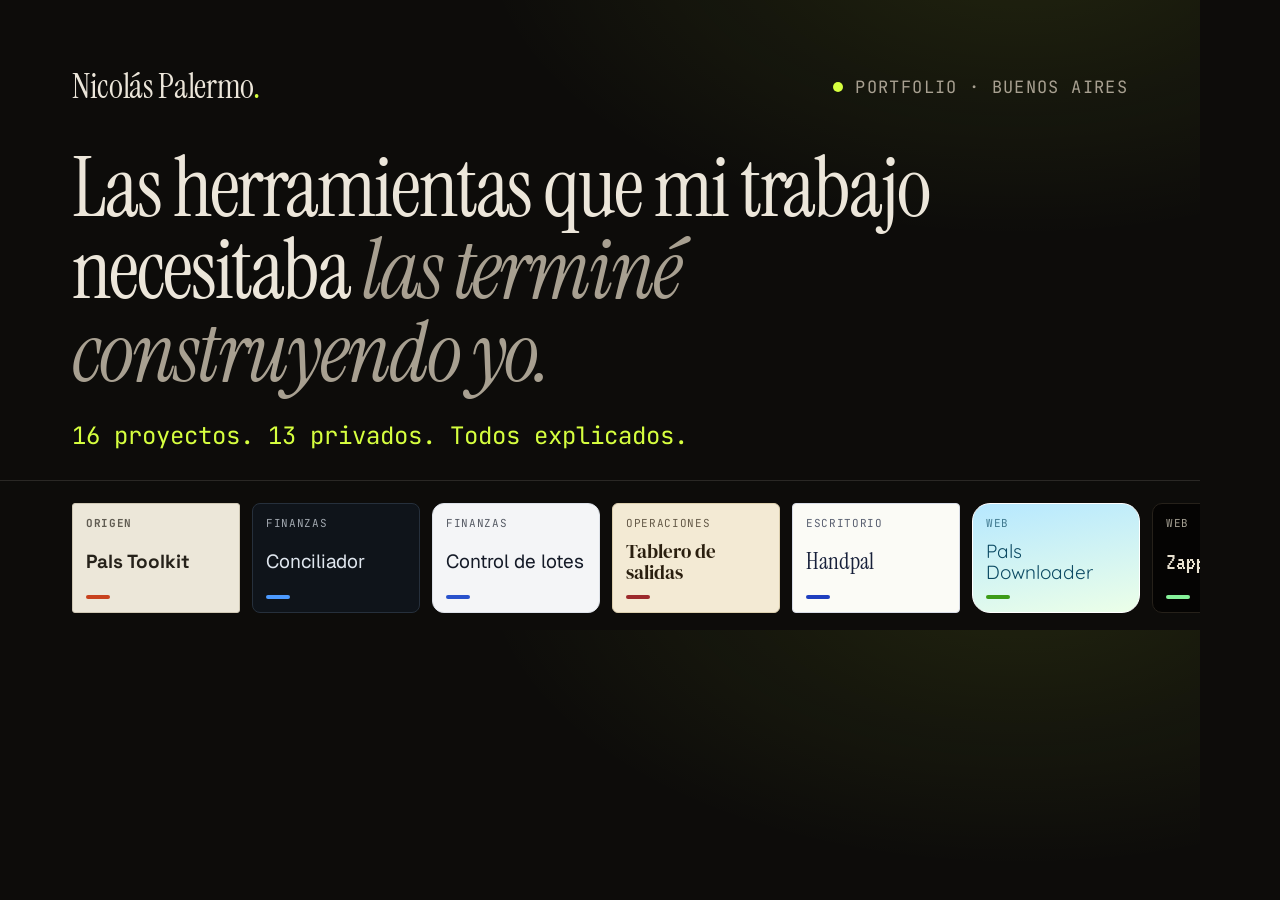
==== tools/og.html @ 674ee724 "Add Pals Toolkit as the origin chapter, plus a social share image - New first chapter "El origen" wi" ====
<!doctype html>
<!-- Fuente de public/og.png (1200x630). Regenerar: ver README, sección "Imagen para compartir". -->
<html lang="es">
<head>
<meta charset="utf-8">
<title>OG image</title>
<link href="https://fonts.googleapis.com/css2?family=Baloo+2:wght@800&family=DM+Serif+Display&family=Geist:wght@400;500;600&family=Instrument+Serif:ital@0;1&family=JetBrains+Mono:wght@400;500&family=Quicksand:wght@500&family=Space+Grotesk:wght@700&family=VT323&display=swap" rel="stylesheet">
<style>
  * { box-sizing: border-box; margin: 0; }
  html, body { width: 1200px; height: 630px; overflow: hidden; }
  body {
    background: #0d0c0a; color: #ece6da; font-family: "Geist", sans-serif;
    background-image: radial-gradient(900px 500px at 85% -10%, rgba(214, 255, 63, 0.10), transparent 60%);
    padding: 64px 72px 0; position: relative;
  }
  .top { display: flex; justify-content: space-between; align-items: center; font-family: "JetBrains Mono", monospace; font-size: 17px; letter-spacing: 0.08em; text-transform: uppercase; color: #a8a091; }
  .top b { color: #ece6da; font-family: "Instrument Serif", serif; font-weight: 400; font-size: 34px; letter-spacing: -0.01em; text-transform: none; }
  .top b i { color: #d6ff3f; font-style: normal; }
  .top span { display: flex; align-items: center; gap: 12px; }
  .top span::before { content: ""; width: 10px; height: 10px; border-radius: 50%; background: #d6ff3f; }
  h1 { margin-top: 38px; font-family: "Instrument Serif", serif; font-weight: 400; font-size: 84px; line-height: 0.98; letter-spacing: -0.025em; max-width: 1000px; }
  h1 em { color: #a8a091; }
  p { margin-top: 26px; font-family: "JetBrains Mono", monospace; font-size: 24px; color: #d6ff3f; }
  .tape { position: absolute; left: 0; right: 0; bottom: 0; height: 150px; border-top: 1px solid rgba(236, 230, 218, 0.13); display: flex; gap: 12px; padding: 22px 0 0 72px; overflow: hidden; }
  .t { flex: none; width: 168px; height: 110px; padding: 13px; border-radius: 10px; display: flex; flex-direction: column; justify-content: space-between; font-size: 19px; line-height: 1.1; border: 1px solid; }
  .t small { font-family: "JetBrains Mono", monospace; font-size: 11px; letter-spacing: 0.06em; text-transform: uppercase; opacity: 0.7; }
  .t u { display: block; width: 24px; height: 4px; border-radius: 2px; }
</style>
</head>
<body>
  <div class="top"><b>Nicolás Palermo<i>.</i></b><span>Portfolio · Buenos Aires</span></div>
  <h1>Las herramientas que mi trabajo necesitaba <em>las terminé construyendo yo.</em></h1>
  <p>16 proyectos. 13 privados. Todos explicados.</p>
  <div class="tape">
    <div class="t" style="background:#ece7d9;color:#26221a;border-color:#cfc8b5;border-radius:3px;font-family:'Space Grotesk';font-weight:700"><small>Origen</small>Pals Toolkit<u style="background:#c8421e"></u></div>
    <div class="t" style="background:#0f141a;color:#dfe6ee;border-color:#26303c;border-radius:8px"><small>Finanzas</small>Conciliador<u style="background:#4c9aff"></u></div>
    <div class="t" style="background:#f4f5f7;color:#151b28;border-color:#dde1e8;border-radius:12px"><small>Finanzas</small>Control de lotes<u style="background:#2952cc"></u></div>
    <div class="t" style="background:#f3ead4;color:#2a1f0f;border-color:#dccfae;border-radius:6px;font-family:'DM Serif Display'"><small>Operaciones</small>Tablero de salidas<u style="background:#9c2a2c"></u></div>
    <div class="t" style="background:#fbfbf6;color:#17203a;border-color:#d8dce6;border-radius:4px;font-family:'Instrument Serif';font-size:23px"><small>Escritorio</small>Handpal<u style="background:#1f3fbf"></u></div>
    <div class="t" style="background:linear-gradient(170deg,#b6e8ff,#ecffe8);color:#0c4a63;border-color:#fff;border-radius:18px;font-family:'Quicksand'"><small>Web</small>Pals Downloader<u style="background:#3d9b17"></u></div>
    <div class="t" style="background:#050403;color:#e9e2d0;border-color:#26211a;font-family:'VT323';font-size:25px"><small>Web</small>Zappinglate<u style="background:#86f29a"></u></div>
    <div class="t" style="background:#fef6e4;color:#3a2e5c;border-color:#ecdcbb;border-radius:16px;font-family:'Baloo 2';font-weight:800"><small>Familia</small>Libro para colorear<u style="background:#e8484f"></u></div>
  </div>
</body>
</html>
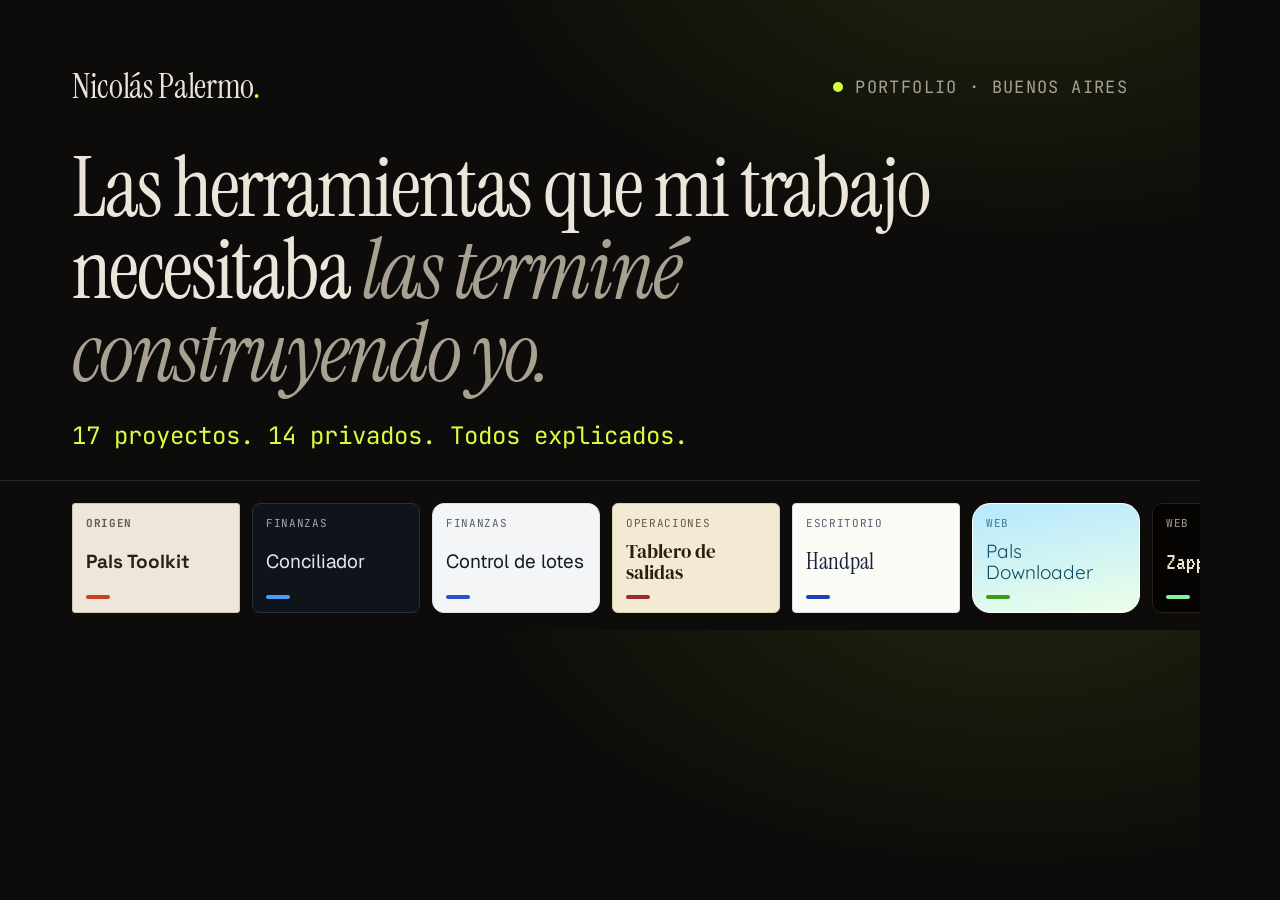
==== commit a36bb4bf: "Add the region splitter, with its own animated demo An 8-10 hour monthly Excel job cut to 90 seconds" ====
--- a/tools/og.html
+++ b/tools/og.html
@@ -30,7 +30,7 @@
 <body>
   <div class="top"><b>Nicolás Palermo<i>.</i></b><span>Portfolio · Buenos Aires</span></div>
   <h1>Las herramientas que mi trabajo necesitaba <em>las terminé construyendo yo.</em></h1>
-  <p>16 proyectos. 13 privados. Todos explicados.</p>
+  <p>17 proyectos. 14 privados. Todos explicados.</p>
   <div class="tape">
     <div class="t" style="background:#ece7d9;color:#26221a;border-color:#cfc8b5;border-radius:3px;font-family:'Space Grotesk';font-weight:700"><small>Origen</small>Pals Toolkit<u style="background:#c8421e"></u></div>
     <div class="t" style="background:#0f141a;color:#dfe6ee;border-color:#26303c;border-radius:8px"><small>Finanzas</small>Conciliador<u style="background:#4c9aff"></u></div>
